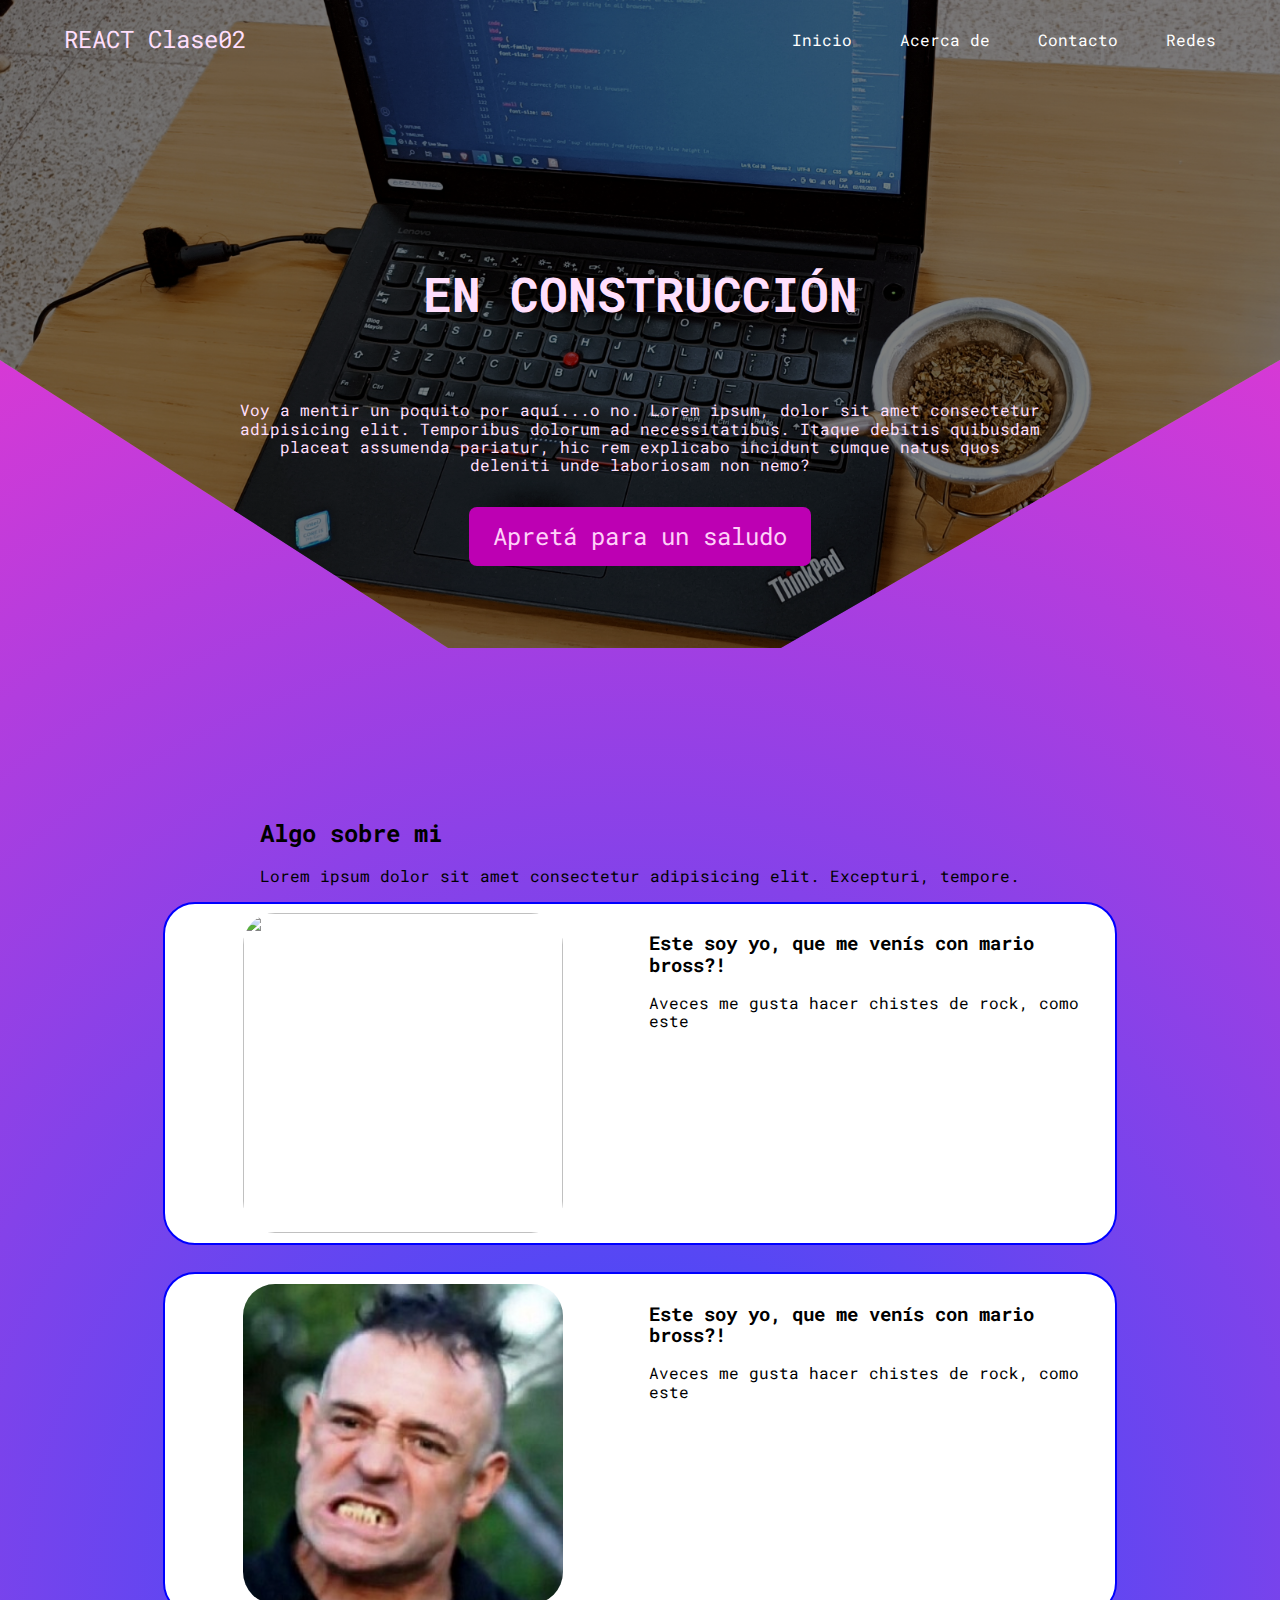
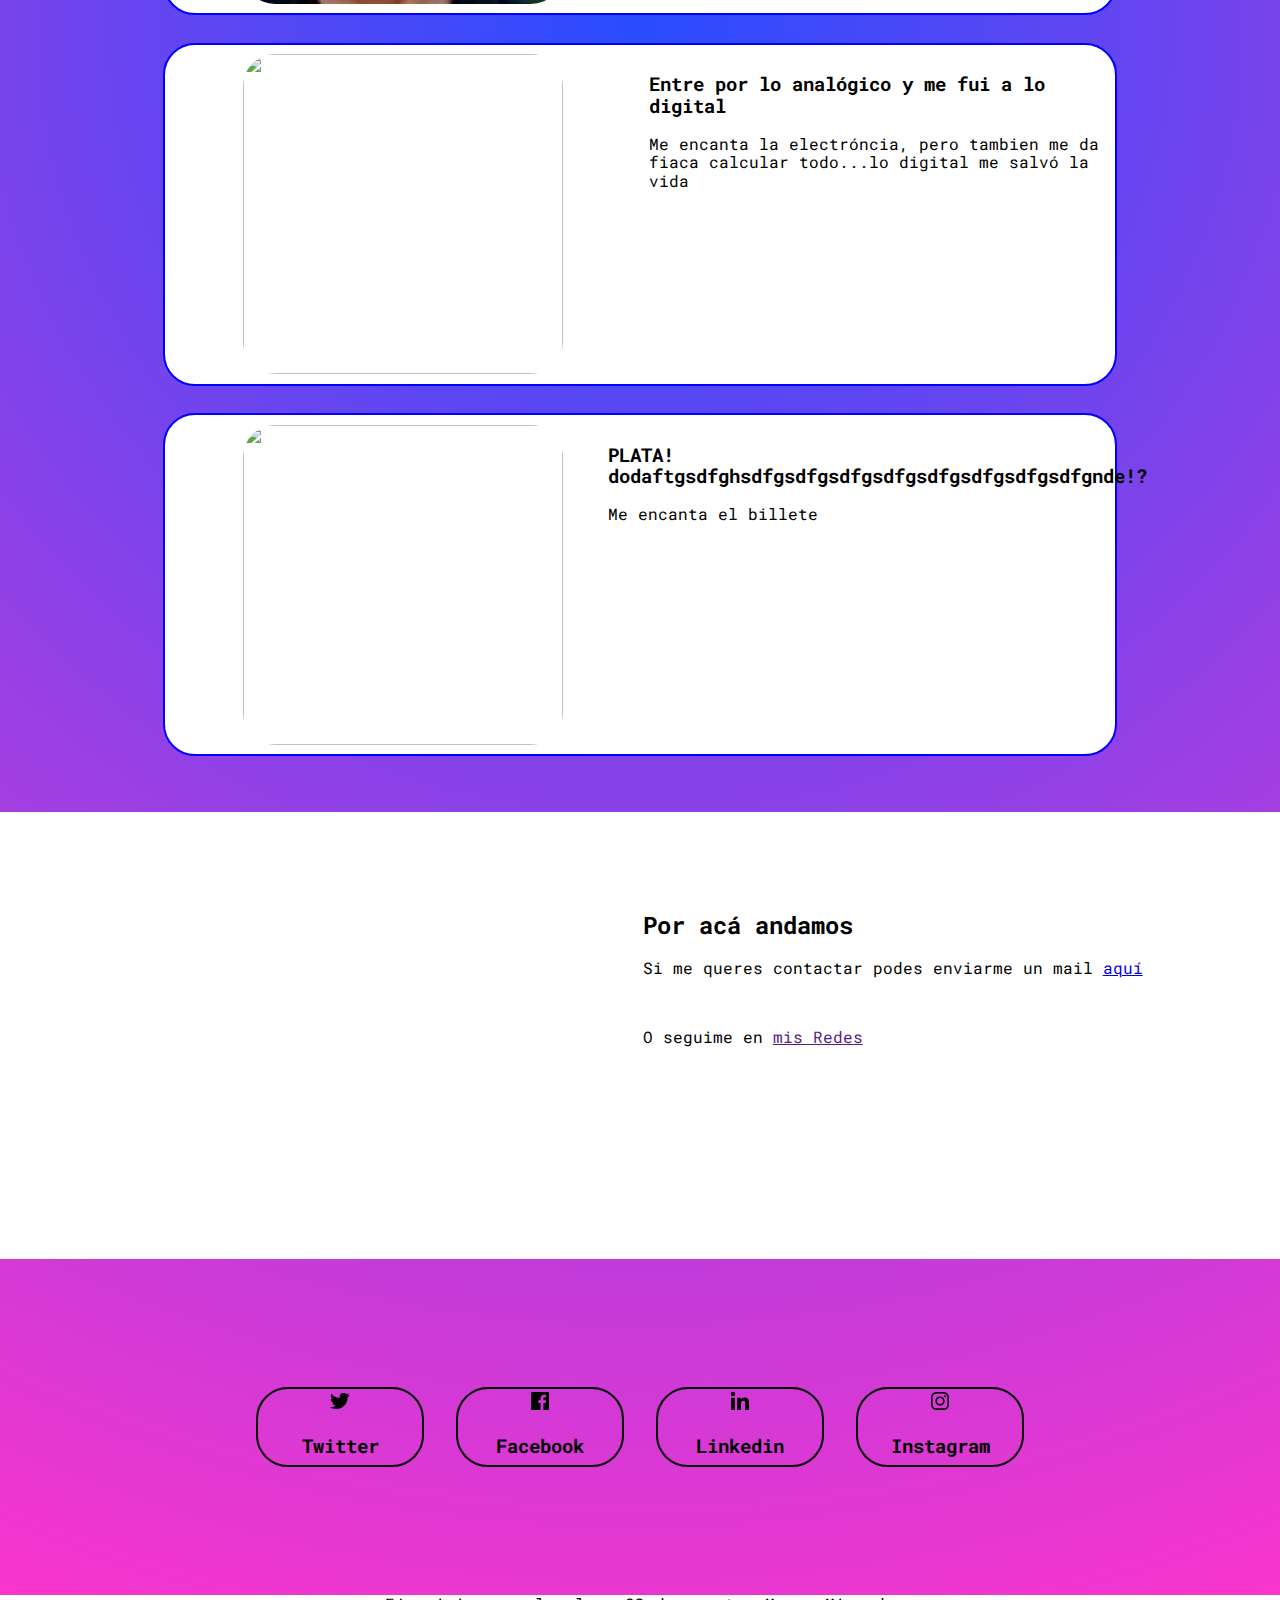
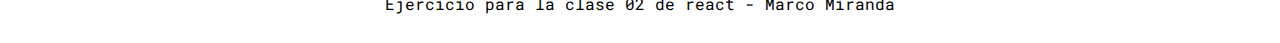
==== index.html @ 6963d69a "acomodo decarpeta" ====
<!DOCTYPE html>
<html lang="es">

<head>
    <meta charset="UTF-8">
    <meta http-equiv="X-UA-Compatible" content="IE=edge">
    <meta name="viewport" content="width=device-width, initial-scale=1.0">
    <title>Ejercicio_clase02</title>
    <link rel="stylesheet" href="css/style.css">
    <link rel="stylesheet" href="css/normalize.css">

    <!-- favicon -->
    <link rel="shortcut icon" href="img/icons8-relámpago-64.png" type="image/png">



    <!-- GOOGLE FONTS  -->

    <link rel="preconnect" href="https://fonts.googleapis.com">
    <link rel="preconnect" href="https://fonts.gstatic.com" crossorigin>
    <link href="https://fonts.googleapis.com/css2?family=Roboto+Mono:wght@300;400;600;700&display=swap"
        rel="stylesheet">


</head>

<body>
    <script src="js/saludo.js"></script>
    <header>
        <header class="hero">
            <nav class="nav container">
                <div class="navLogo">
                    <h2 class="navTitle"> REACT Clase02 </h2>
                </div>

                <ul class="navLink navLink--menu">
                    <li class="navItems">
                        <a href="#" class="navLinks">Inicio</a>
                    </li>
                    <li class="navItems">
                        <a href="#" class="navLinks">Acerca de</a>
                    </li>
                    <li class="navItems">
                        <a href="#" class="navLinks">Contacto</a>
                    </li>
                    <li class="navItems">
                        <a href="#redes" class="navLinks">Redes</a>
                    </li>
                    <img src="img/icons/cierre_X.svg" alt="Boton de cierre" class="navClose">
                </ul>
                <div class="navMenu">
                    <img src="img/icons/menu_burguer.svg" alt="menu anvorgesa">
                </div>
            </nav>

            <section class="heroContainer container">
                <h1 class="heroTitle">EN CONSTRUCCIÓN</h1>
                <p class="heroParagraph">Voy a mentir un poquito por aquí...o no.
                    Lorem ipsum, dolor sit amet consectetur adipisicing elit. Temporibus dolorum ad necessitatibus.
                    Itaque debitis quibusdam placeat assumenda pariatur, hic rem explicabo incidunt cumque natus quos
                    deleniti unde laboriosam non nemo?
                </p>
                <div class="saludoContainer">
                    <a href="" class="saludo">Apretá para un saludo</a>
                </div>
            </section>
        </header>

        <main>
            <section class="acercaDeContainer container">


                <div class="acercaDeEncabezado">

                    <h2 class="subtitulo">Algo sobre mi</h2>
                    <p class="parrafo">Lorem ipsum dolor sit amet consectetur adipisicing elit. Excepturi, tempore.</p>

                </div>

                <div class="acercaDeArticulos">

                    <article class="acercaDe">
                        <img src="img/YO.jpg" alt="" class="acercaDeImg">
                        <div>
                            <h3 class="acercaDeTitulos">Este soy yo, que me venís con mario bross?!</h3>
                            <p class="arcercaDeParrafo">Aveces me gusta hacer chistes de rock, como este</p>
                        </div>

                    </article>


                    <article class="acercaDe">
                        <img src="img/Iorio-detenido.jpg" alt="" class="acercaDeImg">
                        <div>
                            <h3 class="acercaDeTitulos">Este soy yo, que me venís con mario bross?!</h3>
                            <p class="arcercaDeParrafo">Aveces me gusta hacer chistes de rock, como este</p>
                        </div>

                    </article>

                    <article class="acercaDe">
                        <img src="img/YO.jpg" alt="" class="acercaDeImg">
                        <div>
                            <h3 class="acercaDeTitulos">Entre por lo analógico y me fui a lo digital</h3>
                            <p class="arcercaDeParrafo">Me encanta la electróncia, pero tambien me da fiaca calcular
                                todo...lo
                                digital me salvó la vida</p>

                        </div>

                    </article>

                    <article class="acercaDe">

                        <img src="img/YO.jpg" alt="" class="acercaDeImg">

                        <div>
                            <h3 class="acercaDeTitulos">PLATA! dodaftgsdfghsdfgsdfgsdfgsdfgsdfgsdfgsdfgsdfgnde!?</h3>
                            <p class="arcercaDeParrafo">Me encanta el billete</p>
                        </div>

                    </article>

                </div>


            </section>

            <br><br><br><br>



            <section class="contacto">

                <div class="contactoContainer container">


                    <div class="contactoMapa">
                        <iframe
                            src="https://www.google.com/maps/embed?pb=!1m18!1m12!1m3!1d13131.100089102492!2d-58.510889057796646!3d-34.63512522732395!2m3!1f0!2f0!3f0!3m2!1i1024!2i768!4f13.1!3m3!1m2!1s0x95bcc9b68fab95b5%3A0xbaf48a44b765c9eb!2sVilla%20Luro%2C%20CABA!5e0!3m2!1ses!2sar!4v1678327605092!5m2!1ses!2sar"
                            width="400" height="300" style="border:0;" allowfullscreen="" loading="lazy"
                            referrerpolicy="no-referrer-when-downgrade"></iframe>
                    </div>
                    <div class="contactoTexto">
                        <h2>Por acá andamos</h2>
                        <p>Si me queres contactar podes enviarme un mail <a href="mailto:marcoalanmiranda@gmail.com">aquí</a></p>
                        <br>
                        <p>O seguime en <a href="">mis Redes</a></p>
                    </div>

                </div>


            </section>


            <section class="redes" id="redes">

                <div class="redesContainer">

                    <div class="red">
                        <img src="img/icons/bxl-twitter.svg" alt="">
                        <h3>Twitter</h3>
                    </div>
                    <div class="red">
                        <img src="img/icons/bxl-facebook-square.svg" alt="">
                        <h3>Facebook</h3>
                    </div>
                    <div class="red">
                        <img src="img/icons/linkedin.svg" alt="">
                        <h3>Linkedin</h3>
                    </div>
                    <div class="red">
                        <img src="img/icons/ig.svg" alt="">
                        <h3>Instagram</h3>
                    </div>
                    
                </div>



            </section>

            <Footer id="footer">

                <p>Ejercicio para la clase 02 de react - Marco Miranda</p>
            </Footer>



        </main>


</body>

</html>
---- css/style.css ----
/* GOOGLE FONTS LINKS 
<!-- GOOGLE FONTS  -->

    <link rel="preconnect" href="https://fonts.googleapis.com">
    <link rel="preconnect" href="https://fonts.gstatic.com" crossorigin>
    <link href="https://fonts.googleapis.com/css2?family=Roboto+Mono:wght@300;400;600;700&display=swap"
        rel="stylesheet"> */

/* VARIABLES*/


-- * {
    font-family: 'Roboto Mono', monospace;

}

:root {

    /* VARIABLES */

    --padding-container: 80px 0;
    --color-title: #d9cddb;
    --color-bg-hero: #ff00ea;
    --color-hero: #ffdffc;
    --color-links: #ffffff;
    --color-bg-saludo: #bd00b3;
    --color-saludo: #ffd0f9;
    /* grandiente */
    --color-bg: rgb(41, 76, 255);
    --color-gradiente-1: rgba(41, 76, 255, 1);
    --color-gradiente-2: rgba(255, 39, 200, 0.9360119047619048);

}


body {

    font-family: 'Roboto Mono', monospace;
    background: var(--color-bg);
    background: radial-gradient(circle, var(--color-gradiente-1) 0%, var(--color-gradiente-2) 100%);
}

.hero {

    width: 100vw;
    height: 80vh;
    min-height: 600px;
    max-height: 800px;
    /* background-color: var(--color-bg-hero); */
    
    position: relative;
    display: grid;
    grid-template-rows: 1fr 4fr;
    color: var(--color-hero);





}

.hero::before {
    content: "";
    position: absolute;
    top: 0;
    left: 0;
    width: 100%;
    height: 100%;


    background-image: linear-gradient(180deg, rgba(0, 0, 0, 0.5) 0%, rgba(0, 0, 0, 0.5) 100%), url(/Proyecto_clase/img/matethink.jpg);
    background-size: cover;
    clip-path: polygon(0 0, 100% 0%, 100% 50%, 61% 90%, 35% 90%, 0% 50%);
    z-index: -1;
}

.container {
    width: 90%;
    max-width: 1200px;
    margin: 0 auto;
    /* auto para centrar en pantalla*/
    padding: var(--padding-container);
    /* overflow: hidden; */
    /* background-color: rgb(116, 116, 116); */
    /* clip-path: polygon(0 0, 100% 1%, 100% 50%, 61% 90%, 35% 90%, 0% 50%); */




}

.nav {
    --padding-container: 0;
    height: 100%;
    display: flex;
    align-items: center;


}

.navTitle {
    font-weight: 400;

}


.navLink {
    margin-left: auto;
    pading: 0;
    display: grid;
    grid-auto-flow: column;
    grid-auto-columns: max-content;
    gap: 3em;
}

.navItems {
    list-style: none;
}

.navLinks {
    color: var(--color-links);
    text-decoration: none;
}

.navMenu {
    margin-left: auto;
    cursor: pointer;
    /* solo para mobile */
    display: none;
}

.navClose {
    display: none;
}

.heroContainer {
    max-width: 800px;
    --padding-container: 0;
    display: grid;
    grid-auto-flow: row;
    grid-auto-rows: max-content;
    align-content: center;
    gap: 2em;
    padding-bottom: 20%;
    text-align: center;

}

.heroTitle {
    font-size: 3rem;
}

.heroParagraph {
    margin-bottom: auto;
}

.saludo {
    display: inline-block;
    background-color: var(--color-bg-saludo);
    justify-self: center;
    color: var(--color-saludo);
    text-decoration: none;
    padding: 16px 24px;
    border-radius: 8px;
    font-size: 1.5rem;
}

.acercaDeContainer {

    /* display: block; */
    position: relative;
    align-self: center;

}

.acercaDeEncabezado {
    /* display: block; */
    text-align: left;

}


.acercaDeArticulos {
    display: grid;
    grid-auto-flow: row;
    gap: 2%;

}

.acercaDe {

    padding: 1%;
    display: grid;
    grid-template-columns: repeat(auto-fit, minmax(min(100%, 400px), 1fr));

    gap: 2%;


    border: 2px solid blue;
    border-radius: 32px;
    background-color: ;
    background-color: #ffffff;
    background-image: url("data:image/svg+xml,%3Csvg xmlns='http://www.w3.org/2000/svg' width='100%25'%3E%3Cdefs%3E%3ClinearGradient id='a' gradientUnits='userSpaceOnUse' x1='0' x2='0' y1='0' y2='100%25' gradientTransform='rotate(240)'%3E%3Cstop offset='0' stop-color='%23ffffff'/%3E%3Cstop offset='1' stop-color='%234FE'/%3E%3C/linearGradient%3E%3Cpattern patternUnits='userSpaceOnUse' id='b' width='540' height='450' x='0' y='0' viewBox='0 0 1080 900'%3E%3Cg fill-opacity='0.1'%3E%3Cpolygon fill='%23444' points='90 150 0 300 180 300'/%3E%3Cpolygon points='90 150 180 0 0 0'/%3E%3Cpolygon fill='%23AAA' points='270 150 360 0 180 0'/%3E%3Cpolygon fill='%23DDD' points='450 150 360 300 540 300'/%3E%3Cpolygon fill='%23999' points='450 150 540 0 360 0'/%3E%3Cpolygon points='630 150 540 300 720 300'/%3E%3Cpolygon fill='%23DDD' points='630 150 720 0 540 0'/%3E%3Cpolygon fill='%23444' points='810 150 720 300 900 300'/%3E%3Cpolygon fill='%23FFF' points='810 150 900 0 720 0'/%3E%3Cpolygon fill='%23DDD' points='990 150 900 300 1080 300'/%3E%3Cpolygon fill='%23444' points='990 150 1080 0 900 0'/%3E%3Cpolygon fill='%23DDD' points='90 450 0 600 180 600'/%3E%3Cpolygon points='90 450 180 300 0 300'/%3E%3Cpolygon fill='%23666' points='270 450 180 600 360 600'/%3E%3Cpolygon fill='%23AAA' points='270 450 360 300 180 300'/%3E%3Cpolygon fill='%23DDD' points='450 450 360 600 540 600'/%3E%3Cpolygon fill='%23999' points='450 450 540 300 360 300'/%3E%3Cpolygon fill='%23999' points='630 450 540 600 720 600'/%3E%3Cpolygon fill='%23FFF' points='630 450 720 300 540 300'/%3E%3Cpolygon points='810 450 720 600 900 600'/%3E%3Cpolygon fill='%23DDD' points='810 450 900 300 720 300'/%3E%3Cpolygon fill='%23AAA' points='990 450 900 600 1080 600'/%3E%3Cpolygon fill='%23444' points='990 450 1080 300 900 300'/%3E%3Cpolygon fill='%23222' points='90 750 0 900 180 900'/%3E%3Cpolygon points='270 750 180 900 360 900'/%3E%3Cpolygon fill='%23DDD' points='270 750 360 600 180 600'/%3E%3Cpolygon points='450 750 540 600 360 600'/%3E%3Cpolygon points='630 750 540 900 720 900'/%3E%3Cpolygon fill='%23444' points='630 750 720 600 540 600'/%3E%3Cpolygon fill='%23AAA' points='810 750 720 900 900 900'/%3E%3Cpolygon fill='%23666' points='810 750 900 600 720 600'/%3E%3Cpolygon fill='%23999' points='990 750 900 900 1080 900'/%3E%3Cpolygon fill='%23999' points='180 0 90 150 270 150'/%3E%3Cpolygon fill='%23444' points='360 0 270 150 450 150'/%3E%3Cpolygon fill='%23FFF' points='540 0 450 150 630 150'/%3E%3Cpolygon points='900 0 810 150 990 150'/%3E%3Cpolygon fill='%23222' points='0 300 -90 450 90 450'/%3E%3Cpolygon fill='%23FFF' points='0 300 90 150 -90 150'/%3E%3Cpolygon fill='%23FFF' points='180 300 90 450 270 450'/%3E%3Cpolygon fill='%23666' points='180 300 270 150 90 150'/%3E%3Cpolygon fill='%23222' points='360 300 270 450 450 450'/%3E%3Cpolygon fill='%23FFF' points='360 300 450 150 270 150'/%3E%3Cpolygon fill='%23444' points='540 300 450 450 630 450'/%3E%3Cpolygon fill='%23222' points='540 300 630 150 450 150'/%3E%3Cpolygon fill='%23AAA' points='720 300 630 450 810 450'/%3E%3Cpolygon fill='%23666' points='720 300 810 150 630 150'/%3E%3Cpolygon fill='%23FFF' points='900 300 810 450 990 450'/%3E%3Cpolygon fill='%23999' points='900 300 990 150 810 150'/%3E%3Cpolygon points='0 600 -90 750 90 750'/%3E%3Cpolygon fill='%23666' points='0 600 90 450 -90 450'/%3E%3Cpolygon fill='%23AAA' points='180 600 90 750 270 750'/%3E%3Cpolygon fill='%23444' points='180 600 270 450 90 450'/%3E%3Cpolygon fill='%23444' points='360 600 270 750 450 750'/%3E%3Cpolygon fill='%23999' points='360 600 450 450 270 450'/%3E%3Cpolygon fill='%23666' points='540 600 630 450 450 450'/%3E%3Cpolygon fill='%23222' points='720 600 630 750 810 750'/%3E%3Cpolygon fill='%23FFF' points='900 600 810 750 990 750'/%3E%3Cpolygon fill='%23222' points='900 600 990 450 810 450'/%3E%3Cpolygon fill='%23DDD' points='0 900 90 750 -90 750'/%3E%3Cpolygon fill='%23444' points='180 900 270 750 90 750'/%3E%3Cpolygon fill='%23FFF' points='360 900 450 750 270 750'/%3E%3Cpolygon fill='%23AAA' points='540 900 630 750 450 750'/%3E%3Cpolygon fill='%23FFF' points='720 900 810 750 630 750'/%3E%3Cpolygon fill='%23222' points='900 900 990 750 810 750'/%3E%3Cpolygon fill='%23222' points='1080 300 990 450 1170 450'/%3E%3Cpolygon fill='%23FFF' points='1080 300 1170 150 990 150'/%3E%3Cpolygon points='1080 600 990 750 1170 750'/%3E%3Cpolygon fill='%23666' points='1080 600 1170 450 990 450'/%3E%3Cpolygon fill='%23DDD' points='1080 900 1170 750 990 750'/%3E%3C/g%3E%3C/pattern%3E%3C/defs%3E%3Crect x='0' y='0' fill='url(%23a)' width='100%25' height='100%25'/%3E%3Crect x='0' y='0' fill='url(%23b)' width='100%25' height='100%25'/%3E%3C/svg%3E");
    background-attachment: fixed;
    background-size: cover;
}

.acercaDeImg {

    display: block;
    border-radius: 32px;
    object-fit:cover ;
    overflow: hidden;
    width: 320px;
    height: 320px;
    justify-self: center;

}

div {
    justify-self: center;
}




.container{
    padding-bottom: 5%;
}


.contacto{

    width: 100%;
    background-color: #ffffff;
    background-image: url("data:image/svg+xml,%3Csvg xmlns='http://www.w3.org/2000/svg' width='100%25'%3E%3Cdefs%3E%3ClinearGradient id='a' gradientUnits='userSpaceOnUse' x1='0' x2='0' y1='0' y2='100%25' gradientTransform='rotate(240)'%3E%3Cstop offset='0' stop-color='%23ffffff'/%3E%3Cstop offset='1' stop-color='%234FE'/%3E%3C/linearGradient%3E%3Cpattern patternUnits='userSpaceOnUse' id='b' width='540' height='450' x='0' y='0' viewBox='0 0 1080 900'%3E%3Cg fill-opacity='0.1'%3E%3Cpolygon fill='%23444' points='90 150 0 300 180 300'/%3E%3Cpolygon points='90 150 180 0 0 0'/%3E%3Cpolygon fill='%23AAA' points='270 150 360 0 180 0'/%3E%3Cpolygon fill='%23DDD' points='450 150 360 300 540 300'/%3E%3Cpolygon fill='%23999' points='450 150 540 0 360 0'/%3E%3Cpolygon points='630 150 540 300 720 300'/%3E%3Cpolygon fill='%23DDD' points='630 150 720 0 540 0'/%3E%3Cpolygon fill='%23444' points='810 150 720 300 900 300'/%3E%3Cpolygon fill='%23FFF' points='810 150 900 0 720 0'/%3E%3Cpolygon fill='%23DDD' points='990 150 900 300 1080 300'/%3E%3Cpolygon fill='%23444' points='990 150 1080 0 900 0'/%3E%3Cpolygon fill='%23DDD' points='90 450 0 600 180 600'/%3E%3Cpolygon points='90 450 180 300 0 300'/%3E%3Cpolygon fill='%23666' points='270 450 180 600 360 600'/%3E%3Cpolygon fill='%23AAA' points='270 450 360 300 180 300'/%3E%3Cpolygon fill='%23DDD' points='450 450 360 600 540 600'/%3E%3Cpolygon fill='%23999' points='450 450 540 300 360 300'/%3E%3Cpolygon fill='%23999' points='630 450 540 600 720 600'/%3E%3Cpolygon fill='%23FFF' points='630 450 720 300 540 300'/%3E%3Cpolygon points='810 450 720 600 900 600'/%3E%3Cpolygon fill='%23DDD' points='810 450 900 300 720 300'/%3E%3Cpolygon fill='%23AAA' points='990 450 900 600 1080 600'/%3E%3Cpolygon fill='%23444' points='990 450 1080 300 900 300'/%3E%3Cpolygon fill='%23222' points='90 750 0 900 180 900'/%3E%3Cpolygon points='270 750 180 900 360 900'/%3E%3Cpolygon fill='%23DDD' points='270 750 360 600 180 600'/%3E%3Cpolygon points='450 750 540 600 360 600'/%3E%3Cpolygon points='630 750 540 900 720 900'/%3E%3Cpolygon fill='%23444' points='630 750 720 600 540 600'/%3E%3Cpolygon fill='%23AAA' points='810 750 720 900 900 900'/%3E%3Cpolygon fill='%23666' points='810 750 900 600 720 600'/%3E%3Cpolygon fill='%23999' points='990 750 900 900 1080 900'/%3E%3Cpolygon fill='%23999' points='180 0 90 150 270 150'/%3E%3Cpolygon fill='%23444' points='360 0 270 150 450 150'/%3E%3Cpolygon fill='%23FFF' points='540 0 450 150 630 150'/%3E%3Cpolygon points='900 0 810 150 990 150'/%3E%3Cpolygon fill='%23222' points='0 300 -90 450 90 450'/%3E%3Cpolygon fill='%23FFF' points='0 300 90 150 -90 150'/%3E%3Cpolygon fill='%23FFF' points='180 300 90 450 270 450'/%3E%3Cpolygon fill='%23666' points='180 300 270 150 90 150'/%3E%3Cpolygon fill='%23222' points='360 300 270 450 450 450'/%3E%3Cpolygon fill='%23FFF' points='360 300 450 150 270 150'/%3E%3Cpolygon fill='%23444' points='540 300 450 450 630 450'/%3E%3Cpolygon fill='%23222' points='540 300 630 150 450 150'/%3E%3Cpolygon fill='%23AAA' points='720 300 630 450 810 450'/%3E%3Cpolygon fill='%23666' points='720 300 810 150 630 150'/%3E%3Cpolygon fill='%23FFF' points='900 300 810 450 990 450'/%3E%3Cpolygon fill='%23999' points='900 300 990 150 810 150'/%3E%3Cpolygon points='0 600 -90 750 90 750'/%3E%3Cpolygon fill='%23666' points='0 600 90 450 -90 450'/%3E%3Cpolygon fill='%23AAA' points='180 600 90 750 270 750'/%3E%3Cpolygon fill='%23444' points='180 600 270 450 90 450'/%3E%3Cpolygon fill='%23444' points='360 600 270 750 450 750'/%3E%3Cpolygon fill='%23999' points='360 600 450 450 270 450'/%3E%3Cpolygon fill='%23666' points='540 600 630 450 450 450'/%3E%3Cpolygon fill='%23222' points='720 600 630 750 810 750'/%3E%3Cpolygon fill='%23FFF' points='900 600 810 750 990 750'/%3E%3Cpolygon fill='%23222' points='900 600 990 450 810 450'/%3E%3Cpolygon fill='%23DDD' points='0 900 90 750 -90 750'/%3E%3Cpolygon fill='%23444' points='180 900 270 750 90 750'/%3E%3Cpolygon fill='%23FFF' points='360 900 450 750 270 750'/%3E%3Cpolygon fill='%23AAA' points='540 900 630 750 450 750'/%3E%3Cpolygon fill='%23FFF' points='720 900 810 750 630 750'/%3E%3Cpolygon fill='%23222' points='900 900 990 750 810 750'/%3E%3Cpolygon fill='%23222' points='1080 300 990 450 1170 450'/%3E%3Cpolygon fill='%23FFF' points='1080 300 1170 150 990 150'/%3E%3Cpolygon points='1080 600 990 750 1170 750'/%3E%3Cpolygon fill='%23666' points='1080 600 1170 450 990 450'/%3E%3Cpolygon fill='%23DDD' points='1080 900 1170 750 990 750'/%3E%3C/g%3E%3C/pattern%3E%3C/defs%3E%3Crect x='0' y='0' fill='url(%23a)' width='100%25' height='100%25'/%3E%3Crect x='0' y='0' fill='url(%23b)' width='100%25' height='100%25'/%3E%3C/svg%3E");
    background-attachment: fixed;
    background-size: cover;
}
.contactoContainer{


    display: flex;
    justify-content: space-evenly;

    gap: 32px;
}
.contactoMapa{

    display: inline-block;

    
}

iframe{

    border-radius: 32px;
    
}


.contactoTexto{
    display: inline-block;

}

.redes{

    width: 100%;
    min-height: 200px;
    max-height: 320px;

}

.redesContainer{
    /* position: relative; */
    padding: 10%;
    display:flex;
    flex-wrap: wrap;
    width: 80%;  
    align-content: space-around;
    justify-content: space-between;
    gap: 32px;

}

.red{

    display: block;
    border: 2px solid black;
    border-radius: 32px;
    text-align: center;
    min-width: 120px;
    height: 80px;
    
    animation: flex 0.5s;
    flex:1

}

.red:hover{

    cursor: pointer;
    animation: flex 0.5s;

    flex:2;
}


footer{

    width: 100%;
    background-color: #ffffff;
    background-image: url("data:image/svg+xml,%3Csvg xmlns='http://www.w3.org/2000/svg' width='100%25'%3E%3Cdefs%3E%3ClinearGradient id='a' gradientUnits='userSpaceOnUse' x1='0' x2='0' y1='0' y2='100%25' gradientTransform='rotate(240)'%3E%3Cstop offset='0' stop-color='%23ffffff'/%3E%3Cstop offset='1' stop-color='%234FE'/%3E%3C/linearGradient%3E%3Cpattern patternUnits='userSpaceOnUse' id='b' width='540' height='450' x='0' y='0' viewBox='0 0 1080 900'%3E%3Cg fill-opacity='0.1'%3E%3Cpolygon fill='%23444' points='90 150 0 300 180 300'/%3E%3Cpolygon points='90 150 180 0 0 0'/%3E%3Cpolygon fill='%23AAA' points='270 150 360 0 180 0'/%3E%3Cpolygon fill='%23DDD' points='450 150 360 300 540 300'/%3E%3Cpolygon fill='%23999' points='450 150 540 0 360 0'/%3E%3Cpolygon points='630 150 540 300 720 300'/%3E%3Cpolygon fill='%23DDD' points='630 150 720 0 540 0'/%3E%3Cpolygon fill='%23444' points='810 150 720 300 900 300'/%3E%3Cpolygon fill='%23FFF' points='810 150 900 0 720 0'/%3E%3Cpolygon fill='%23DDD' points='990 150 900 300 1080 300'/%3E%3Cpolygon fill='%23444' points='990 150 1080 0 900 0'/%3E%3Cpolygon fill='%23DDD' points='90 450 0 600 180 600'/%3E%3Cpolygon points='90 450 180 300 0 300'/%3E%3Cpolygon fill='%23666' points='270 450 180 600 360 600'/%3E%3Cpolygon fill='%23AAA' points='270 450 360 300 180 300'/%3E%3Cpolygon fill='%23DDD' points='450 450 360 600 540 600'/%3E%3Cpolygon fill='%23999' points='450 450 540 300 360 300'/%3E%3Cpolygon fill='%23999' points='630 450 540 600 720 600'/%3E%3Cpolygon fill='%23FFF' points='630 450 720 300 540 300'/%3E%3Cpolygon points='810 450 720 600 900 600'/%3E%3Cpolygon fill='%23DDD' points='810 450 900 300 720 300'/%3E%3Cpolygon fill='%23AAA' points='990 450 900 600 1080 600'/%3E%3Cpolygon fill='%23444' points='990 450 1080 300 900 300'/%3E%3Cpolygon fill='%23222' points='90 750 0 900 180 900'/%3E%3Cpolygon points='270 750 180 900 360 900'/%3E%3Cpolygon fill='%23DDD' points='270 750 360 600 180 600'/%3E%3Cpolygon points='450 750 540 600 360 600'/%3E%3Cpolygon points='630 750 540 900 720 900'/%3E%3Cpolygon fill='%23444' points='630 750 720 600 540 600'/%3E%3Cpolygon fill='%23AAA' points='810 750 720 900 900 900'/%3E%3Cpolygon fill='%23666' points='810 750 900 600 720 600'/%3E%3Cpolygon fill='%23999' points='990 750 900 900 1080 900'/%3E%3Cpolygon fill='%23999' points='180 0 90 150 270 150'/%3E%3Cpolygon fill='%23444' points='360 0 270 150 450 150'/%3E%3Cpolygon fill='%23FFF' points='540 0 450 150 630 150'/%3E%3Cpolygon points='900 0 810 150 990 150'/%3E%3Cpolygon fill='%23222' points='0 300 -90 450 90 450'/%3E%3Cpolygon fill='%23FFF' points='0 300 90 150 -90 150'/%3E%3Cpolygon fill='%23FFF' points='180 300 90 450 270 450'/%3E%3Cpolygon fill='%23666' points='180 300 270 150 90 150'/%3E%3Cpolygon fill='%23222' points='360 300 270 450 450 450'/%3E%3Cpolygon fill='%23FFF' points='360 300 450 150 270 150'/%3E%3Cpolygon fill='%23444' points='540 300 450 450 630 450'/%3E%3Cpolygon fill='%23222' points='540 300 630 150 450 150'/%3E%3Cpolygon fill='%23AAA' points='720 300 630 450 810 450'/%3E%3Cpolygon fill='%23666' points='720 300 810 150 630 150'/%3E%3Cpolygon fill='%23FFF' points='900 300 810 450 990 450'/%3E%3Cpolygon fill='%23999' points='900 300 990 150 810 150'/%3E%3Cpolygon points='0 600 -90 750 90 750'/%3E%3Cpolygon fill='%23666' points='0 600 90 450 -90 450'/%3E%3Cpolygon fill='%23AAA' points='180 600 90 750 270 750'/%3E%3Cpolygon fill='%23444' points='180 600 270 450 90 450'/%3E%3Cpolygon fill='%23444' points='360 600 270 750 450 750'/%3E%3Cpolygon fill='%23999' points='360 600 450 450 270 450'/%3E%3Cpolygon fill='%23666' points='540 600 630 450 450 450'/%3E%3Cpolygon fill='%23222' points='720 600 630 750 810 750'/%3E%3Cpolygon fill='%23FFF' points='900 600 810 750 990 750'/%3E%3Cpolygon fill='%23222' points='900 600 990 450 810 450'/%3E%3Cpolygon fill='%23DDD' points='0 900 90 750 -90 750'/%3E%3Cpolygon fill='%23444' points='180 900 270 750 90 750'/%3E%3Cpolygon fill='%23FFF' points='360 900 450 750 270 750'/%3E%3Cpolygon fill='%23AAA' points='540 900 630 750 450 750'/%3E%3Cpolygon fill='%23FFF' points='720 900 810 750 630 750'/%3E%3Cpolygon fill='%23222' points='900 900 990 750 810 750'/%3E%3Cpolygon fill='%23222' points='1080 300 990 450 1170 450'/%3E%3Cpolygon fill='%23FFF' points='1080 300 1170 150 990 150'/%3E%3Cpolygon points='1080 600 990 750 1170 750'/%3E%3Cpolygon fill='%23666' points='1080 600 1170 450 990 450'/%3E%3Cpolygon fill='%23DDD' points='1080 900 1170 750 990 750'/%3E%3C/g%3E%3C/pattern%3E%3C/defs%3E%3Crect x='0' y='0' fill='url(%23a)' width='100%25' height='100%25'/%3E%3Crect x='0' y='0' fill='url(%23b)' width='100%25' height='100%25'/%3E%3C/svg%3E");
    background-attachment: fixed;
    background-size: cover;
    height: 48px;
    text-align: center;


}
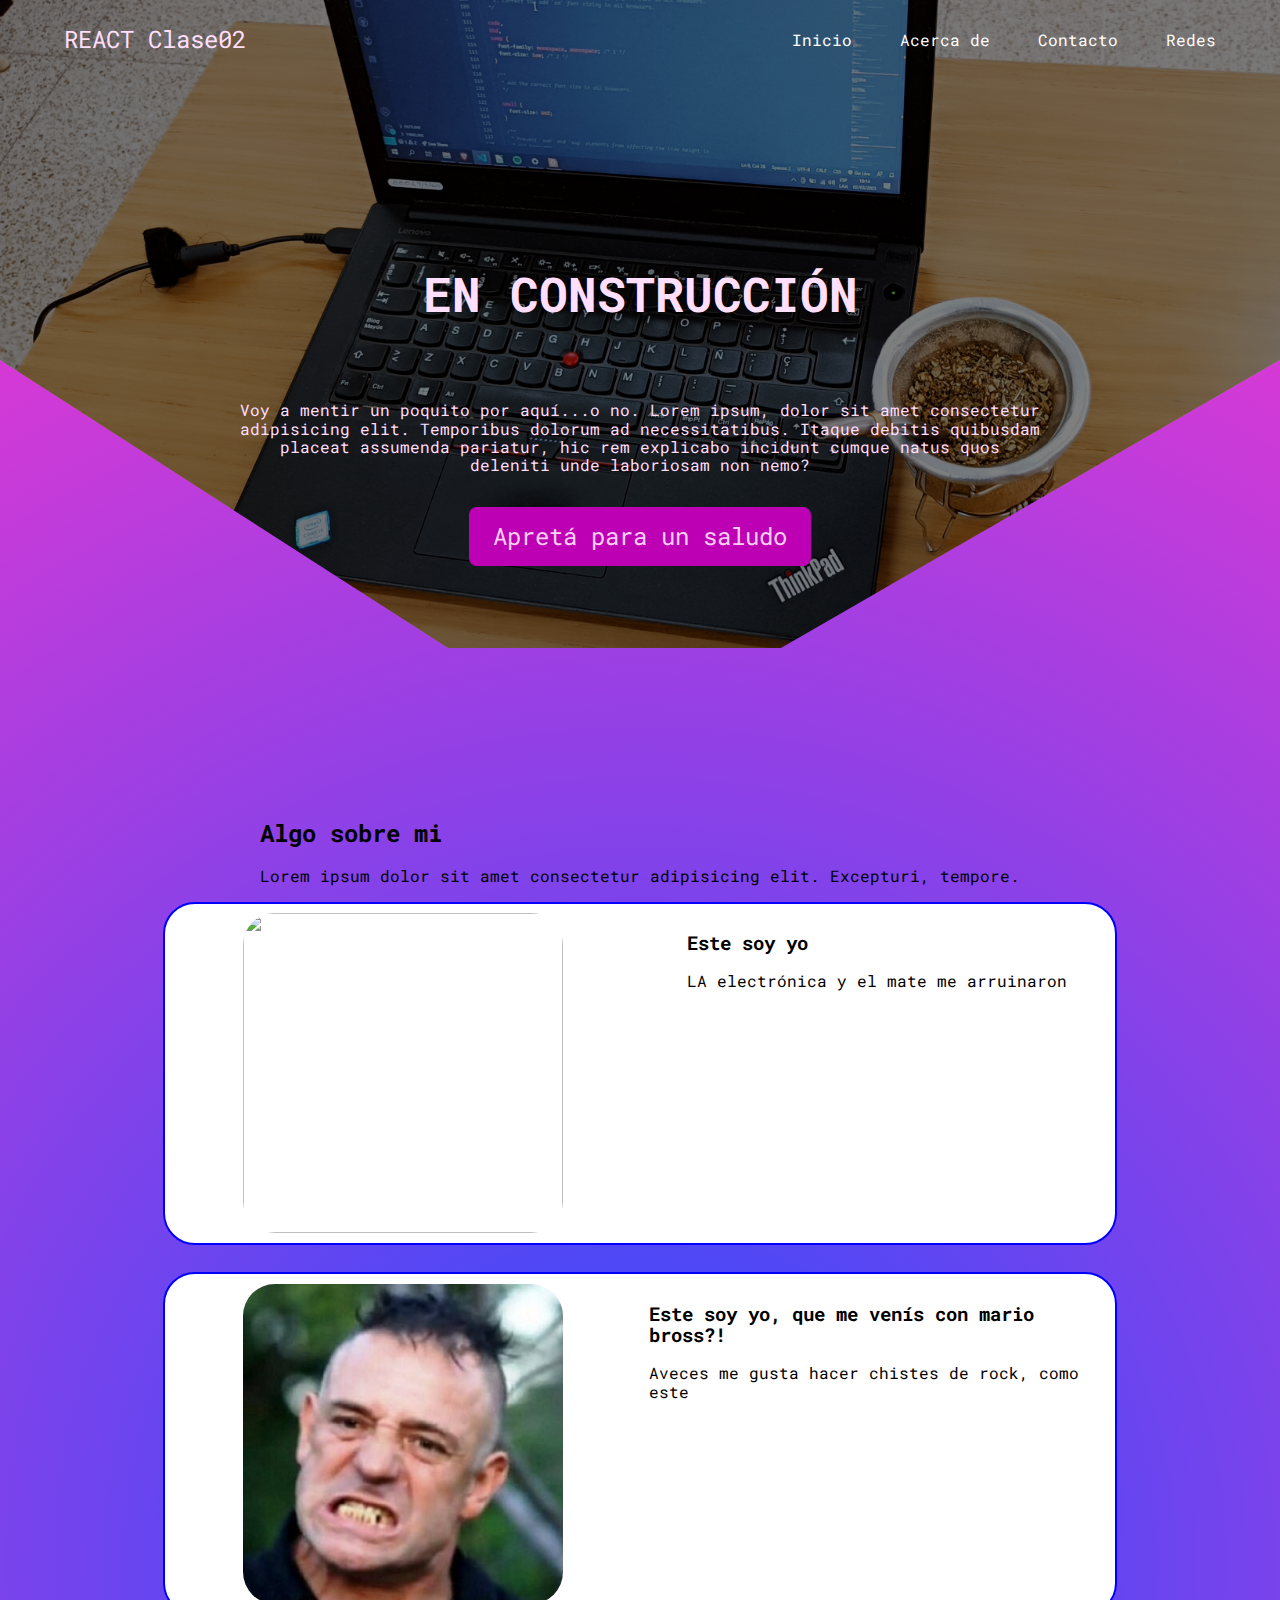
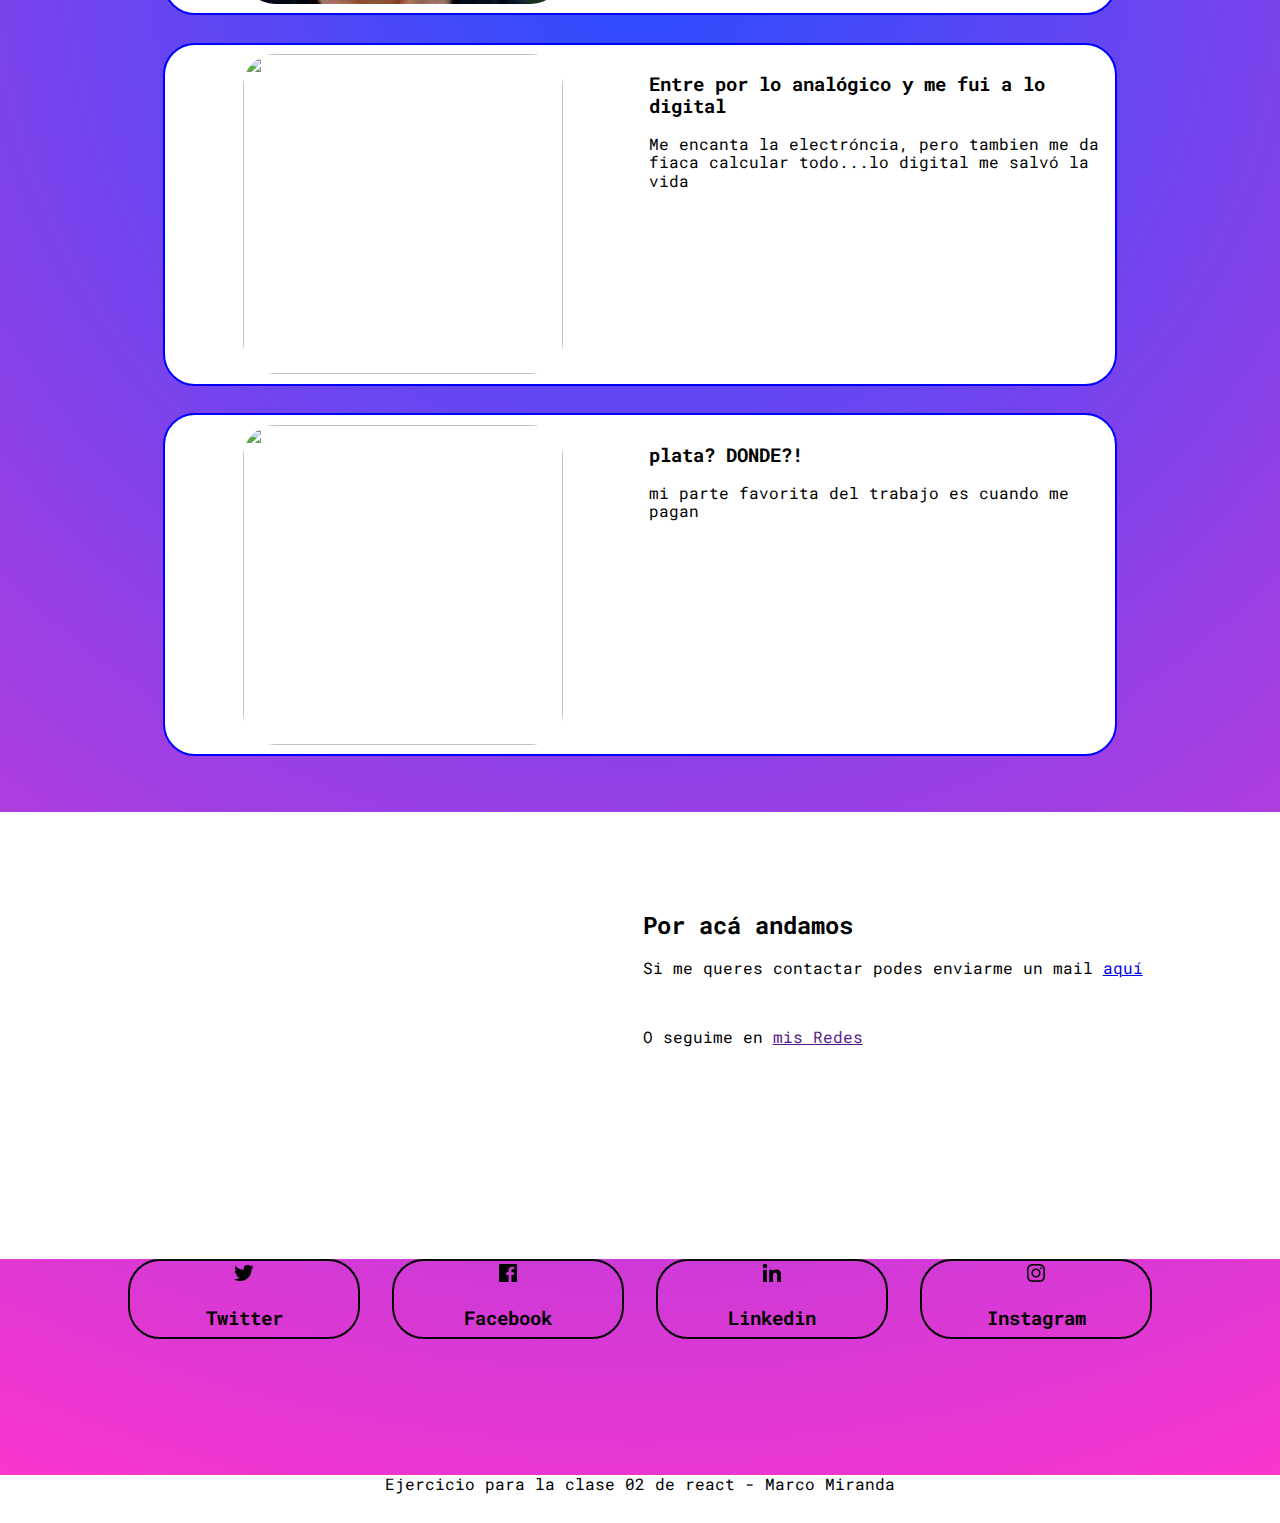
==== commit 02dfee98: "camb menosres" ====
--- a/index.html
+++ b/index.html
@@ -82,8 +82,8 @@
                     <article class="acercaDe">
                         <img src="img/YO.jpg" alt="" class="acercaDeImg">
                         <div>
-                            <h3 class="acercaDeTitulos">Este soy yo, que me venís con mario bross?!</h3>
-                            <p class="arcercaDeParrafo">Aveces me gusta hacer chistes de rock, como este</p>
+                            <h3 class="acercaDeTitulos">Este soy yo</h3>
+                            <p class="arcercaDeParrafo">LA electrónica y el mate me arruinaron</p>
                         </div>
 
                     </article>
@@ -115,8 +115,8 @@
                         <img src="img/YO.jpg" alt="" class="acercaDeImg">
 
                         <div>
-                            <h3 class="acercaDeTitulos">PLATA! dodaftgsdfghsdfgsdfgsdfgsdfgsdfgsdfgsdfgsdfgnde!?</h3>
-                            <p class="arcercaDeParrafo">Me encanta el billete</p>
+                            <h3 class="acercaDeTitulos">plata? DONDE?! </h3>
+                            <p class="arcercaDeParrafo">mi parte favorita del trabajo es cuando me pagan</p>
                         </div>
 
                     </article>
--- a/css/style.css
+++ b/css/style.css
@@ -265,7 +265,7 @@
 }
 
 .redes{
-
+    position: relative;
     width: 100%;
     min-height: 200px;
     max-height: 320px;
@@ -274,11 +274,12 @@
 
 .redesContainer{
     /* position: relative; */
-    padding: 10%;
+    /* padding: 10px 10px; */
     display:flex;
     flex-wrap: wrap;
+    flex-direction: row;
     width: 80%;  
-    align-content: space-around;
+    align-content: center;
     justify-content: space-between;
     gap: 32px;
 
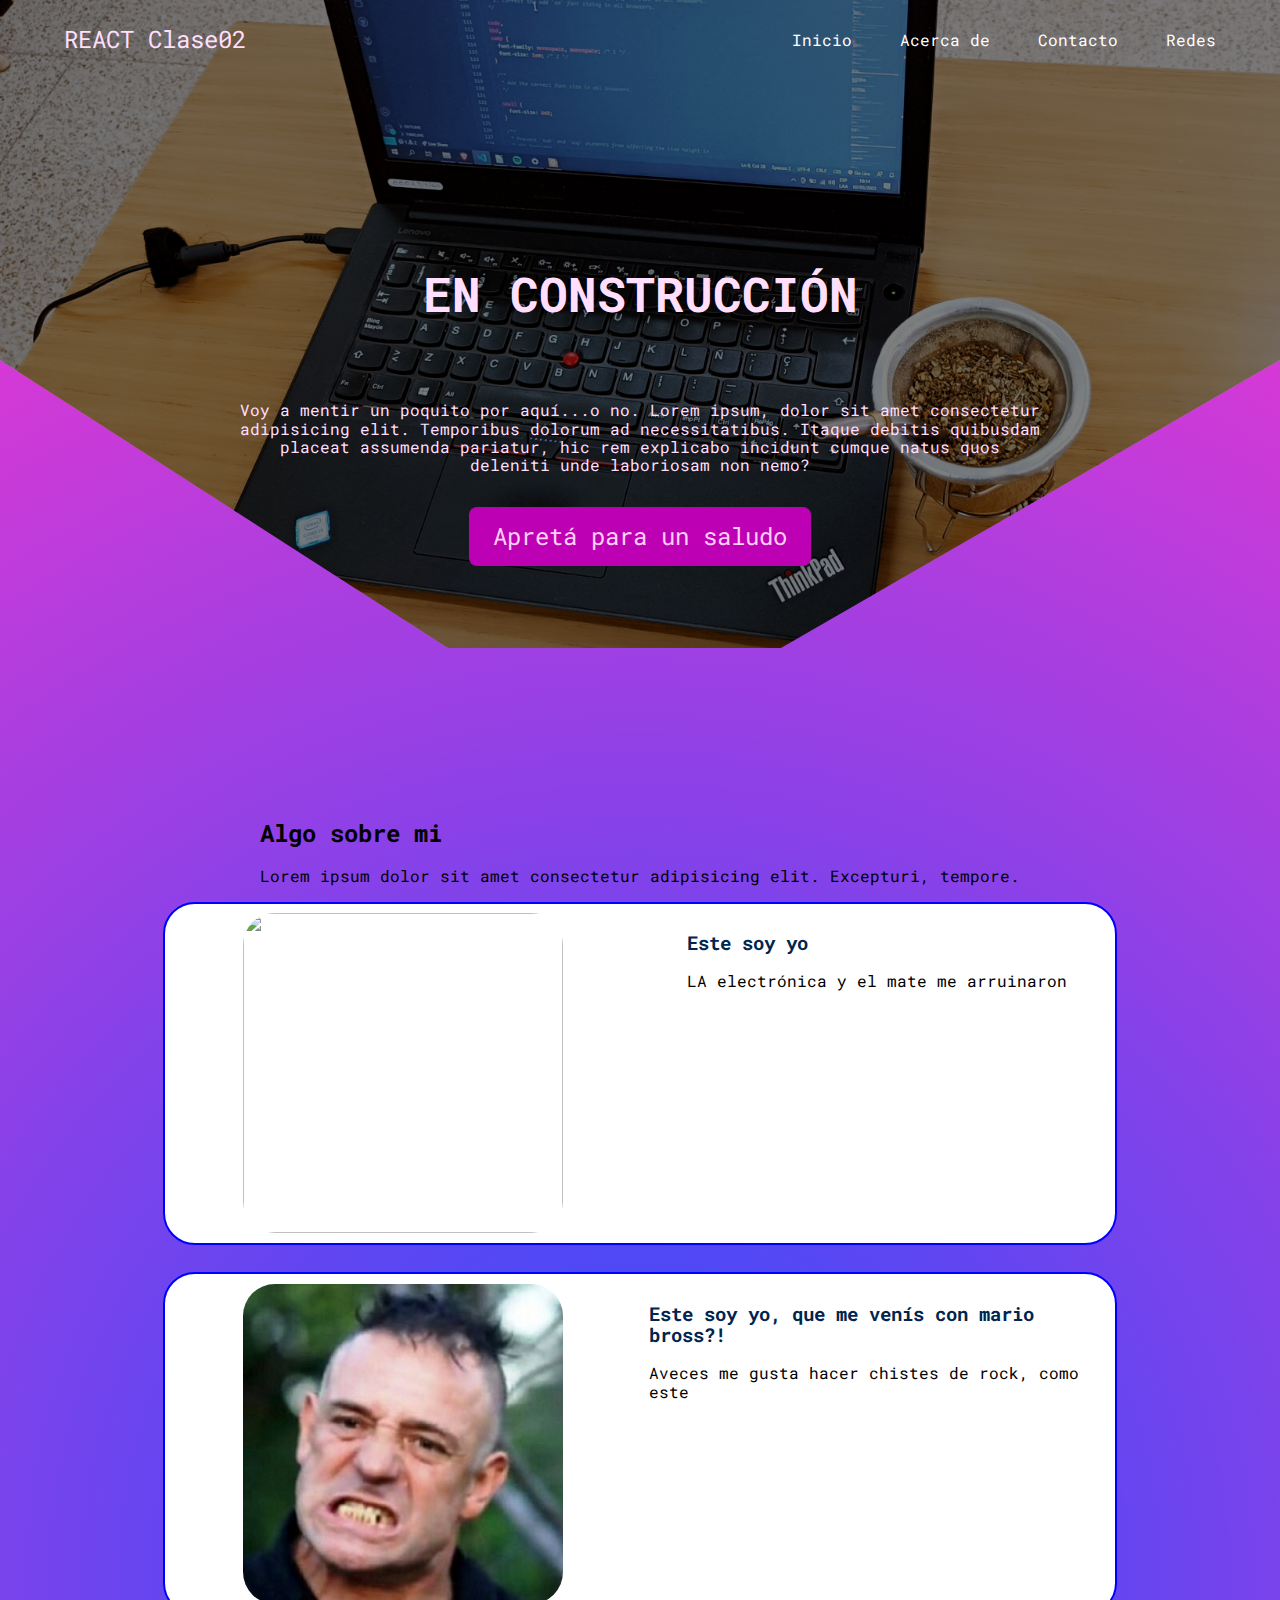
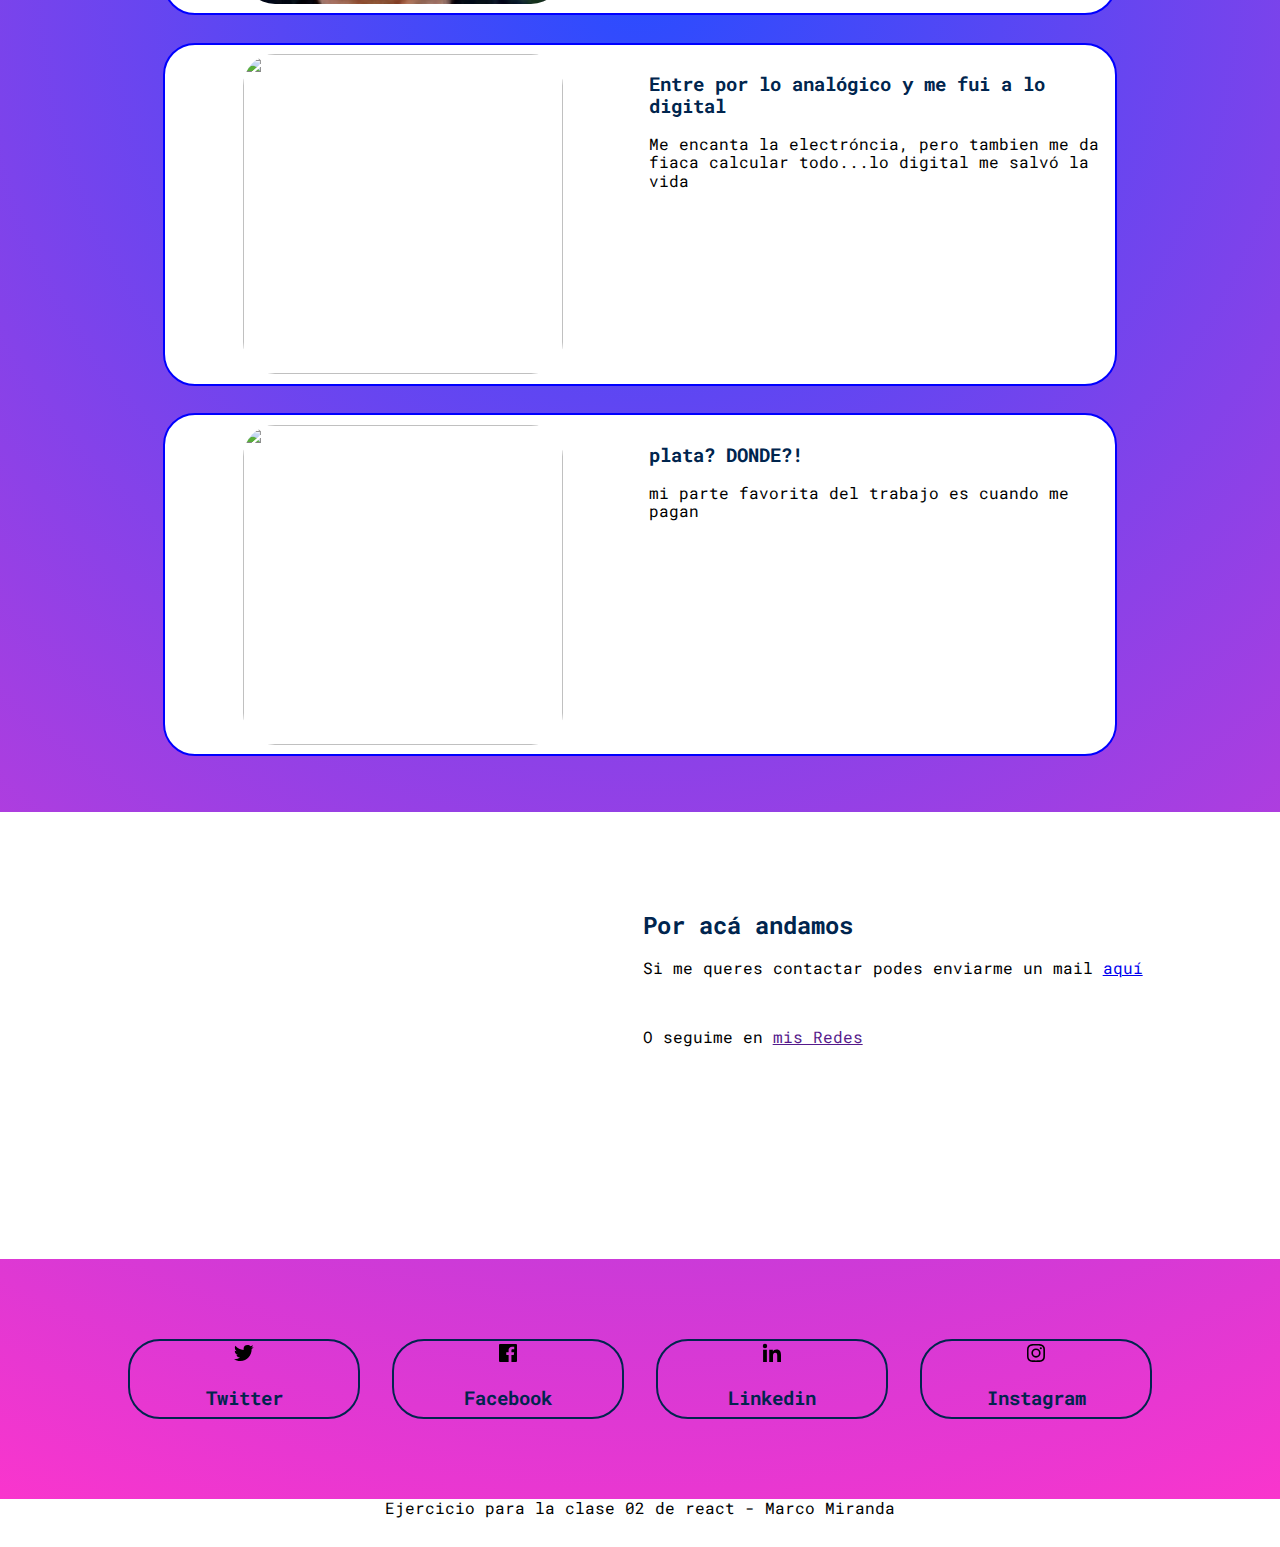
==== commit bd47a161: "Merge branch 'master' of https://github.com/marquinho94/clase-02-ejercico-mirandaMarco" ====
--- a/index.html
+++ b/index.html
@@ -6,8 +6,9 @@
     <meta http-equiv="X-UA-Compatible" content="IE=edge">
     <meta name="viewport" content="width=device-width, initial-scale=1.0">
     <title>Ejercicio_clase02</title>
+    <link rel="stylesheet" href="css/normalize.css">
     <link rel="stylesheet" href="css/style.css">
-    <link rel="stylesheet" href="css/normalize.css">
+    
 
     <!-- favicon -->
     <link rel="shortcut icon" href="img/icons8-relámpago-64.png" type="image/png">
@@ -26,8 +27,8 @@
 
 <body>
     <script src="js/saludo.js"></script>
-    <header>
-        <header class="hero">
+   
+        <header class="hero" id="inicio">
             <nav class="nav container">
                 <div class="navLogo">
                     <h2 class="navTitle"> REACT Clase02 </h2>
@@ -35,13 +36,13 @@
 
                 <ul class="navLink navLink--menu">
                     <li class="navItems">
-                        <a href="#" class="navLinks">Inicio</a>
+                        <a href="#inicio" class="navLinks">Inicio</a>
                     </li>
                     <li class="navItems">
-                        <a href="#" class="navLinks">Acerca de</a>
+                        <a href="#acerca de" class="navLinks">Acerca de</a>
                     </li>
                     <li class="navItems">
-                        <a href="#" class="navLinks">Contacto</a>
+                        <a href="#contacto" class="navLinks">Contacto</a>
                     </li>
                     <li class="navItems">
                         <a href="#redes" class="navLinks">Redes</a>
@@ -67,7 +68,7 @@
         </header>
 
         <main>
-            <section class="acercaDeContainer container">
+            <section class="acercaDeContainer container" id="acerca de">
 
 
                 <div class="acercaDeEncabezado">
@@ -130,7 +131,7 @@
 
 
 
-            <section class="contacto">
+            <section class="contacto" id="contacto">
 
                 <div class="contactoContainer container">
 
@@ -142,7 +143,7 @@
                             referrerpolicy="no-referrer-when-downgrade"></iframe>
                     </div>
                     <div class="contactoTexto">
-                        <h2>Por acá andamos</h2>
+                        <h2 class="acercaDeTitulos">Por acá andamos</h2>
                         <p>Si me queres contactar podes enviarme un mail <a href="mailto:marcoalanmiranda@gmail.com">aquí</a></p>
                         <br>
                         <p>O seguime en <a href="">mis Redes</a></p>
@@ -156,7 +157,7 @@
 
             <section class="redes" id="redes">
 
-                <div class="redesContainer">
+                <div class="redesContainer container">
 
                     <div class="red">
                         <img src="img/icons/bxl-twitter.svg" alt="">
--- a/css/style.css
+++ b/css/style.css
@@ -9,10 +9,13 @@
 /* VARIABLES*/
 
 
--- * {
+* {
     font-family: 'Roboto Mono', monospace;
 
 }
+
+
+
 
 :root {
 
@@ -29,6 +32,7 @@
     --color-bg: rgb(41, 76, 255);
     --color-gradiente-1: rgba(41, 76, 255, 1);
     --color-gradiente-2: rgba(255, 39, 200, 0.9360119047619048);
+    --color-redes:rgb(0, 37, 78);
 
 }
 
@@ -217,6 +221,11 @@
 
 }
 
+.acercaDeTitulos{
+
+    color: var(--color-redes);
+}
+
 div {
     justify-self: center;
 }
@@ -269,6 +278,8 @@
     width: 100%;
     min-height: 200px;
     max-height: 320px;
+    color: var(--color-redes);
+
 
 }
 
@@ -288,7 +299,7 @@
 .red{
 
     display: block;
-    border: 2px solid black;
+    border: 2px solid var(--color-redes);
     border-radius: 32px;
     text-align: center;
     min-width: 120px;
